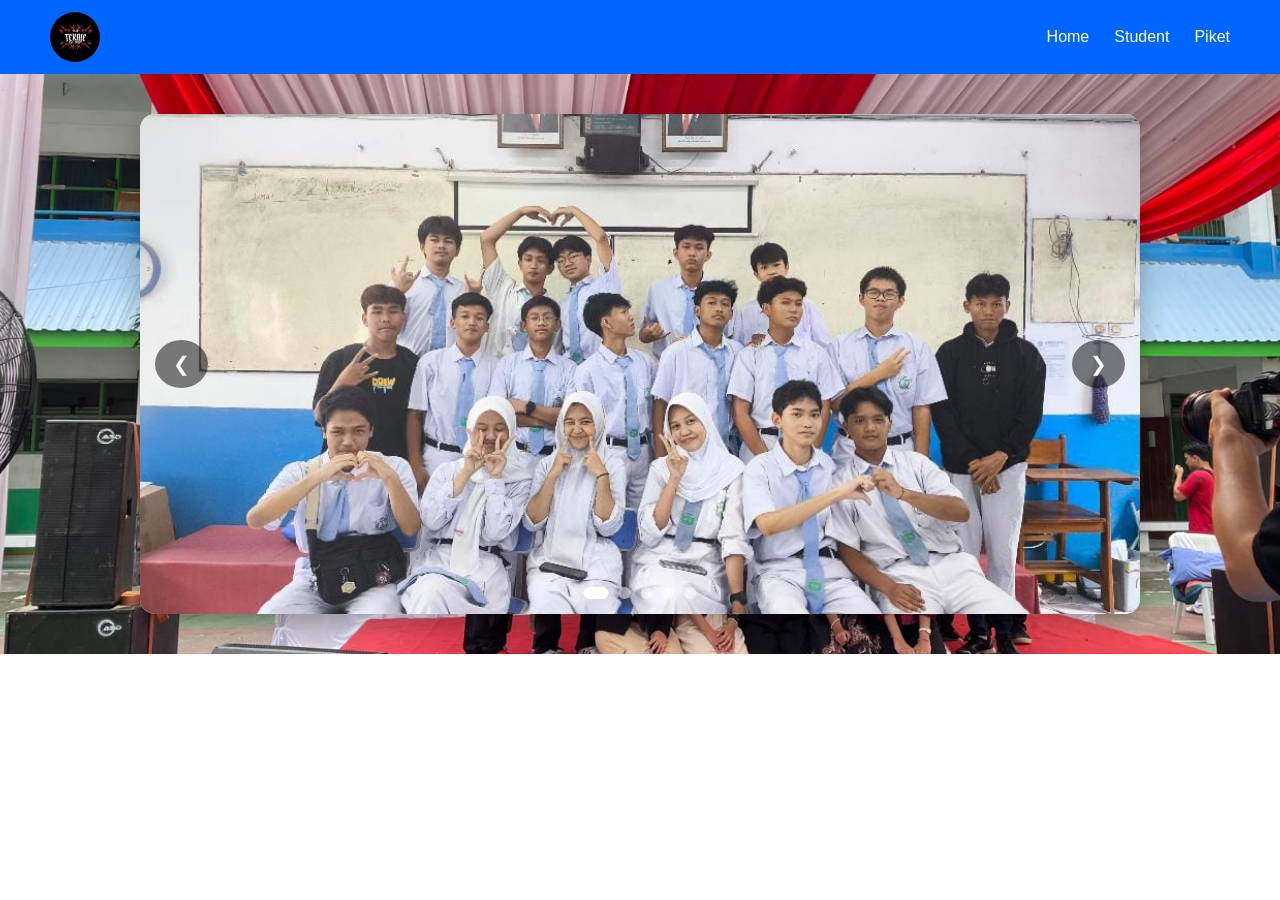
==== index.html @ d960099f "s" ====
<!DOCTYPE html>
<html lang="en">

<head>
    <meta charset="UTF-8">
    <meta name="viewport" content="width=device-width, initial-scale=1.0">
    <link rel="stylesheet" href="style.css">
    <title>XII BSMK - Web Kelas</title>
</head>

<body>
    <header class="Nav-Atas">
        <div class="Logo">
            <img src="logo12B.jpg" alt="Logo">
        </div>

        <div class="nav-konten">
            <ul class="nav-link">
                <li><a href="#">Home</a></li>
                <li><a href="student.html">Student</a></li>
                <li><a href="piket.html">Piket</a></li>
            </ul>
        </div>
    </header>

    <section class="hero-section">
        <main class="slide-foto">
            <div class="slider-wrapper" id="sliderWrapper">
                <!-- Clone dari Foto 5 (Paling depan) -->
                <div class="slide"><img src="foto5.jpg" alt="Foto 5 Clone"></div>

                <!-- Foto Asli 1 sampai 5 -->
                <div class="slide"><img src="Foto1.jpg" alt="foto saat membuat vidio hari guru"></div>
                <div class="slide"><img src="Foto2.jpg" alt="foto hari guru besama bu uswah"></div>
                <div class="slide"><img src="Foto3.jpg" alt="foto bersama ulang tahun bu erlita"></div>
                <div class="slide"><img src="foto4.jpg" alt="foto bersama ulang tahun bu erlita"></div>
                <div class="slide"><img src="foto5.jpg" alt="foto bersama ulang tahun bu erlita"></div>

                <!-- Clone dari Foto 1 (Paling belakang) -->
                <div class="slide"><img src="Foto1.jpg" alt="Foto 1 Clone"></div>
            </div>

            <button class="panah-sebelum" onclick="changeSlide(-1)">&#10094;</button>
            <button class="panah-selanjutnya" onclick="changeSlide(1)">&#10095;</button>

            <div class="dots-container">
                <span class="dot active" onclick="currentDotSlide(1)"></span>
                <span class="dot" onclick="currentDotSlide(2)"></span>
                <span class="dot" onclick="currentDotSlide(3)"></span>
                <span class="dot" onclick="currentDotSlide(4)"></span>
                <span class="dot" onclick="currentDotSlide(5)"></span>
            </div>
        </main>
    </section>

    <!-- Script dipindah keluar dari main agar rapi -->
    <script src="script.js"></script>
</body>

</html>
---- style.css ----
* {
    margin: 0;
    padding: 0;
    box-sizing: border-box;
    font-family: Arial, sans-serif;
}


.Nav-Atas {
    background-color: #0066ff;
    justify-content: space-between;
    display: flex;
    align-items: center;
    padding: 12px 50px;
}

.Logo img {
    height: 50px;
    display: block;
    border-radius: 50%;
}

.nav-konten {
    display: flex;
    align-items: center;
    gap: 25px;
}

.nav-link {
    display: flex;
    list-style: none;
    gap: 25px;
}

.nav-link a {
    color: white;
    text-decoration: none;
}

.slide-foto {
    width: 90%;
    max-width: 1000px;
    height: 500px;
    margin: 0 auto;
    position: relative;
    overflow: hidden;
    border-radius: 15px;
    background-color: #e0e0e0;
    box-shadow: 0 10px 30px rgba(0, 0, 0, 0.3)
}

.slide {
    min-width: 100%;
    height: 100%;
}

.slide.active-slide {
    display: block;
}

.slide img {
    width: 100%;
    height: 100%;
    object-fit: cover;
}

.slider-wrapper {
    display: flex;
    width: 100%;
    height: 100%;
    transition: transform 0.5s ease-in-out;
}

.panah-sebelum,
.panah-selanjutnya {
    position: absolute;
    top: 50%;
    transform: translateY(-50%);
    background-color: rgba(0, 0, 0, 0.5);
    color: white;
    border: none;
    padding: 12px 18px;
    font-size: 20px;
    cursor: pointer;
    border-radius: 50%;
    transition: 0.3s;
    z-index: 10;
}

.panah-sebelum:hover,
.panah-selanjutnya:hover {
    background-color: rgba(0, 0, 0, 0.8);
}

.panah-sebelum {
    left: 15px;
}

.panah-selanjutnya {
    right: 15px;
}

.dots-container {
    position: absolute;
    bottom: 15px;
    left: 50%;
    transform: translateX(-50%);
    display: flex;
    gap: 10px;
    z-index: 10;
}

.dot {
    width: 12px;
    height: 12px;
    background-color: rgba(255, 255, 255, 0.5);
    border-radius: 50%;
    cursor: pointer;
    transition: all 0.3s ease;
}

.dot:hover {
    background-color: rgba(255, 255, 255, 0.8);
}

.dot.active {
    background-color: #ffffff;
    width: 25px;
    border-radius: 10px;
}

/* Container Latar Belakang Foto */
.hero-section {
    width: 100%;
    /* Menggunakan gambar latar belakang (ganti nama file gambar background-mu) */
    background-image: url('foto6.jpg');
    background-size: cover;
    background-position: center;
    background-repeat: no-repeat;
    padding: 40px 0;
    /* Memberi jarak atas dan bawah kotak slider */
}
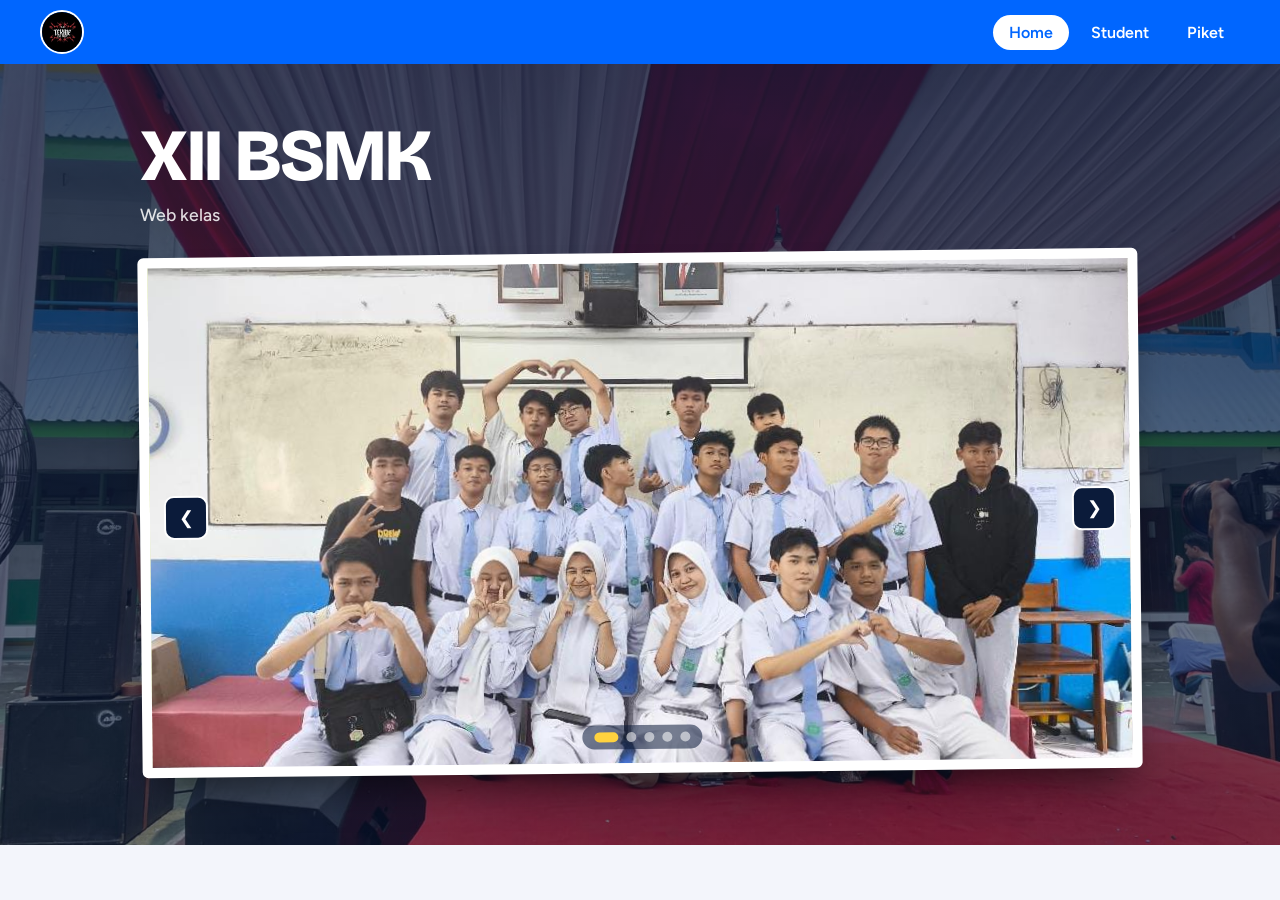
==== commit c0b21aa4: "s" ====
--- a/index.html
+++ b/index.html
@@ -1,48 +1,56 @@
 <!DOCTYPE html>
-<html lang="en">
-
+<html lang="id">
+ 
 <head>
     <meta charset="UTF-8">
     <meta name="viewport" content="width=device-width, initial-scale=1.0">
+    <link rel="preconnect" href="https://fonts.googleapis.com">
+    <link rel="preconnect" href="https://fonts.gstatic.com" crossorigin>
+    <link href="https://fonts.googleapis.com/css2?family=Bricolage+Grotesque:opsz,wght@12..96,700;12..96,800&family=Figtree:wght@400;500;600&display=swap" rel="stylesheet">
     <link rel="stylesheet" href="style.css">
     <title>XII BSMK - Web Kelas</title>
 </head>
-
+ 
 <body>
     <header class="Nav-Atas">
         <div class="Logo">
             <img src="logo12B.jpg" alt="Logo">
         </div>
-
+ 
         <div class="nav-konten">
             <ul class="nav-link">
-                <li><a href="#">Home</a></li>
+                <li><a href="index.html" class="active">Home</a></li>
                 <li><a href="student.html">Student</a></li>
                 <li><a href="piket.html">Piket</a></li>
             </ul>
         </div>
     </header>
-
+ 
     <section class="hero-section">
+        <div class="hero-teks">
+            <h1>XII BSMK</h1>
+            <p>Web kelas</p>
+        </div>
+ 
         <main class="slide-foto">
             <div class="slider-wrapper" id="sliderWrapper">
                 <!-- Clone dari Foto 5 (Paling depan) -->
                 <div class="slide"><img src="foto5.jpg" alt="Foto 5 Clone"></div>
-
+ 
                 <!-- Foto Asli 1 sampai 5 -->
                 <div class="slide"><img src="Foto1.jpg" alt="foto saat membuat vidio hari guru"></div>
                 <div class="slide"><img src="Foto2.jpg" alt="foto hari guru besama bu uswah"></div>
                 <div class="slide"><img src="Foto3.jpg" alt="foto bersama ulang tahun bu erlita"></div>
                 <div class="slide"><img src="foto4.jpg" alt="foto bersama ulang tahun bu erlita"></div>
                 <div class="slide"><img src="foto5.jpg" alt="foto bersama ulang tahun bu erlita"></div>
-
+ 
                 <!-- Clone dari Foto 1 (Paling belakang) -->
                 <div class="slide"><img src="Foto1.jpg" alt="Foto 1 Clone"></div>
             </div>
-
-            <button class="panah-sebelum" onclick="changeSlide(-1)">&#10094;</button>
-            <button class="panah-selanjutnya" onclick="changeSlide(1)">&#10095;</button>
-
+ 
+            <button class="panah-sebelum" onclick="changeSlide(-1)" aria-label="Foto sebelumnya">&#10094;</button>
+            <button class="panah-selanjutnya" onclick="changeSlide(1)" aria-label="Foto selanjutnya">&#10095;</button>
+ 
             <div class="dots-container">
                 <span class="dot active" onclick="currentDotSlide(1)"></span>
                 <span class="dot" onclick="currentDotSlide(2)"></span>
@@ -52,9 +60,8 @@
             </div>
         </main>
     </section>
-
-    <!-- Script dipindah keluar dari main agar rapi -->
+ 
     <script src="script.js"></script>
 </body>
-
+ 
 </html>
--- a/style.css
+++ b/style.css
@@ -1,52 +1,144 @@
+/* ============ Token ============ */
+:root {
+    --ink: #0b1b3a;
+    --blue: #0066ff;
+    --paper: #f3f5fb;
+    --mark: #ffd23f;
+}
+
 * {
+    box-sizing: border-box;
     margin: 0;
     padding: 0;
-    box-sizing: border-box;
-    font-family: Arial, sans-serif;
-}
-
-
+}
+
+body {
+    font-family: "Figtree", "Segoe UI", Arial, sans-serif;
+    background-color: var(--paper);
+    color: var(--ink);
+    min-height: 100vh;
+}
+
+/* ============ Navigasi ============ */
 .Nav-Atas {
-    background-color: #0066ff;
+    position: sticky;
+    top: 0;
+    z-index: 50;
+    display: flex;
+    align-items: center;
     justify-content: space-between;
+    padding: 10px 40px;
+    background-color: var(--blue);
+}
+
+.Logo img {
+    display: block;
+    height: 44px;
+    width: 44px;
+    object-fit: cover;
+    border-radius: 50%;
+    border: 2px solid #fff;
+}
+
+.nav-konten {
     display: flex;
     align-items: center;
-    padding: 12px 50px;
-}
-
-.Logo img {
-    height: 50px;
-    display: block;
-    border-radius: 50%;
-}
-
-.nav-konten {
-    display: flex;
-    align-items: center;
-    gap: 25px;
 }
 
 .nav-link {
     display: flex;
+    gap: 6px;
     list-style: none;
-    gap: 25px;
 }
 
 .nav-link a {
-    color: white;
+    display: block;
+    padding: 8px 16px;
+    border-radius: 999px;
+    color: #fff;
     text-decoration: none;
-}
-
-.slide-foto {
+    font-weight: 600;
+    transition: background-color 0.2s ease;
+}
+
+.nav-link a:hover {
+    background-color: rgba(255, 255, 255, 0.18);
+}
+
+.nav-link a.active {
+    background-color: #fff;
+    color: var(--blue);
+}
+
+.nav-link a:focus-visible {
+    outline: 3px solid #fff;
+    outline-offset: 2px;
+}
+
+/* ============ Hero ============ */
+.hero-section {
+    position: relative;
+    width: 100%;
+    padding: 56px 20px 72px;
+    background-image: url('foto6.jpg');
+    background-size: cover;
+    background-position: center;
+    background-repeat: no-repeat;
+}
+
+/* Lapisan gelap supaya tulisan tetap terbaca di atas foto */
+.hero-section::before {
+    content: "";
+    position: absolute;
+    inset: 0;
+    background: linear-gradient(180deg, rgba(11, 27, 58, 0.78), rgba(11, 27, 58, 0.55));
+}
+
+.hero-teks {
+    position: relative;
+    z-index: 1;
     width: 90%;
     max-width: 1000px;
-    height: 500px;
+    margin: 0 auto 28px;
+    color: #fff;
+}
+
+.hero-teks h1 {
+    font-family: "Bricolage Grotesque", "Segoe UI", Arial, sans-serif;
+    font-size: clamp(2.6rem, 7vw, 4.6rem);
+    font-weight: 800;
+    line-height: 1;
+    letter-spacing: -0.02em;
+}
+
+.hero-teks p {
+    margin-top: 10px;
+    font-size: 1.1rem;
+    font-weight: 500;
+    color: rgba(255, 255, 255, 0.85);
+}
+
+/* ============ Slider ============ */
+.slide-foto {
+    position: relative;
+    z-index: 1;
+    width: 90%;
+    max-width: 1000px;
+    height: clamp(240px, 55vw, 520px);
     margin: 0 auto;
-    position: relative;
     overflow: hidden;
-    border-radius: 15px;
-    background-color: #e0e0e0;
-    box-shadow: 0 10px 30px rgba(0, 0, 0, 0.3)
+    border: 10px solid #fff;
+    border-radius: 6px;
+    background-color: #fff;
+    box-shadow: 0 24px 40px -16px rgba(0, 0, 0, 0.6);
+    transform: rotate(-0.6deg);
+}
+
+.slider-wrapper {
+    display: flex;
+    width: 100%;
+    height: 100%;
+    transition: transform 0.5s ease-in-out;
 }
 
 .slide {
@@ -59,84 +151,107 @@
 }
 
 .slide img {
+    display: block;
     width: 100%;
     height: 100%;
     object-fit: cover;
-}
-
-.slider-wrapper {
-    display: flex;
-    width: 100%;
-    height: 100%;
-    transition: transform 0.5s ease-in-out;
 }
 
 .panah-sebelum,
 .panah-selanjutnya {
     position: absolute;
     top: 50%;
+    z-index: 10;
     transform: translateY(-50%);
-    background-color: rgba(0, 0, 0, 0.5);
-    color: white;
-    border: none;
-    padding: 12px 18px;
-    font-size: 20px;
+    width: 44px;
+    height: 44px;
+    display: flex;
+    align-items: center;
+    justify-content: center;
+    padding: 0;
+    border: 2px solid #fff;
+    border-radius: 10px;
+    background-color: var(--ink);
+    color: #fff;
+    font-size: 18px;
     cursor: pointer;
-    border-radius: 50%;
-    transition: 0.3s;
-    z-index: 10;
+    transition: background-color 0.2s ease;
 }
 
 .panah-sebelum:hover,
 .panah-selanjutnya:hover {
-    background-color: rgba(0, 0, 0, 0.8);
+    background-color: var(--blue);
+}
+
+.panah-sebelum:focus-visible,
+.panah-selanjutnya:focus-visible,
+.dot:focus-visible {
+    outline: 3px solid var(--mark);
+    outline-offset: 2px;
 }
 
 .panah-sebelum {
-    left: 15px;
+    left: 14px;
 }
 
 .panah-selanjutnya {
-    right: 15px;
+    right: 14px;
 }
 
 .dots-container {
     position: absolute;
-    bottom: 15px;
+    bottom: 14px;
     left: 50%;
+    z-index: 10;
     transform: translateX(-50%);
     display: flex;
-    gap: 10px;
-    z-index: 10;
+    gap: 8px;
+    padding: 7px 12px;
+    border-radius: 999px;
+    background-color: rgba(11, 27, 58, 0.55);
 }
 
 .dot {
-    width: 12px;
-    height: 12px;
-    background-color: rgba(255, 255, 255, 0.5);
-    border-radius: 50%;
+    width: 10px;
+    height: 10px;
+    border-radius: 999px;
+    background-color: rgba(255, 255, 255, 0.55);
     cursor: pointer;
     transition: all 0.3s ease;
 }
 
 .dot:hover {
-    background-color: rgba(255, 255, 255, 0.8);
+    background-color: rgba(255, 255, 255, 0.9);
 }
 
 .dot.active {
-    background-color: #ffffff;
-    width: 25px;
-    border-radius: 10px;
-}
-
-/* Container Latar Belakang Foto */
-.hero-section {
-    width: 100%;
-    /* Menggunakan gambar latar belakang (ganti nama file gambar background-mu) */
-    background-image: url('foto6.jpg');
-    background-size: cover;
-    background-position: center;
-    background-repeat: no-repeat;
-    padding: 40px 0;
-    /* Memberi jarak atas dan bawah kotak slider */
+    width: 24px;
+    background-color: var(--mark);
+}
+
+/* ============ HP ============ */
+@media (max-width: 600px) {
+    .Nav-Atas {
+        padding: 10px 16px;
+    }
+
+    .hero-section {
+        padding: 36px 12px 48px;
+    }
+
+    .slide-foto {
+        border-width: 6px;
+    }
+
+    .panah-sebelum,
+    .panah-selanjutnya {
+        width: 38px;
+        height: 38px;
+    }
+}
+
+@media (prefers-reduced-motion: reduce) {
+    * {
+        transition: none !important;
+    }
 }
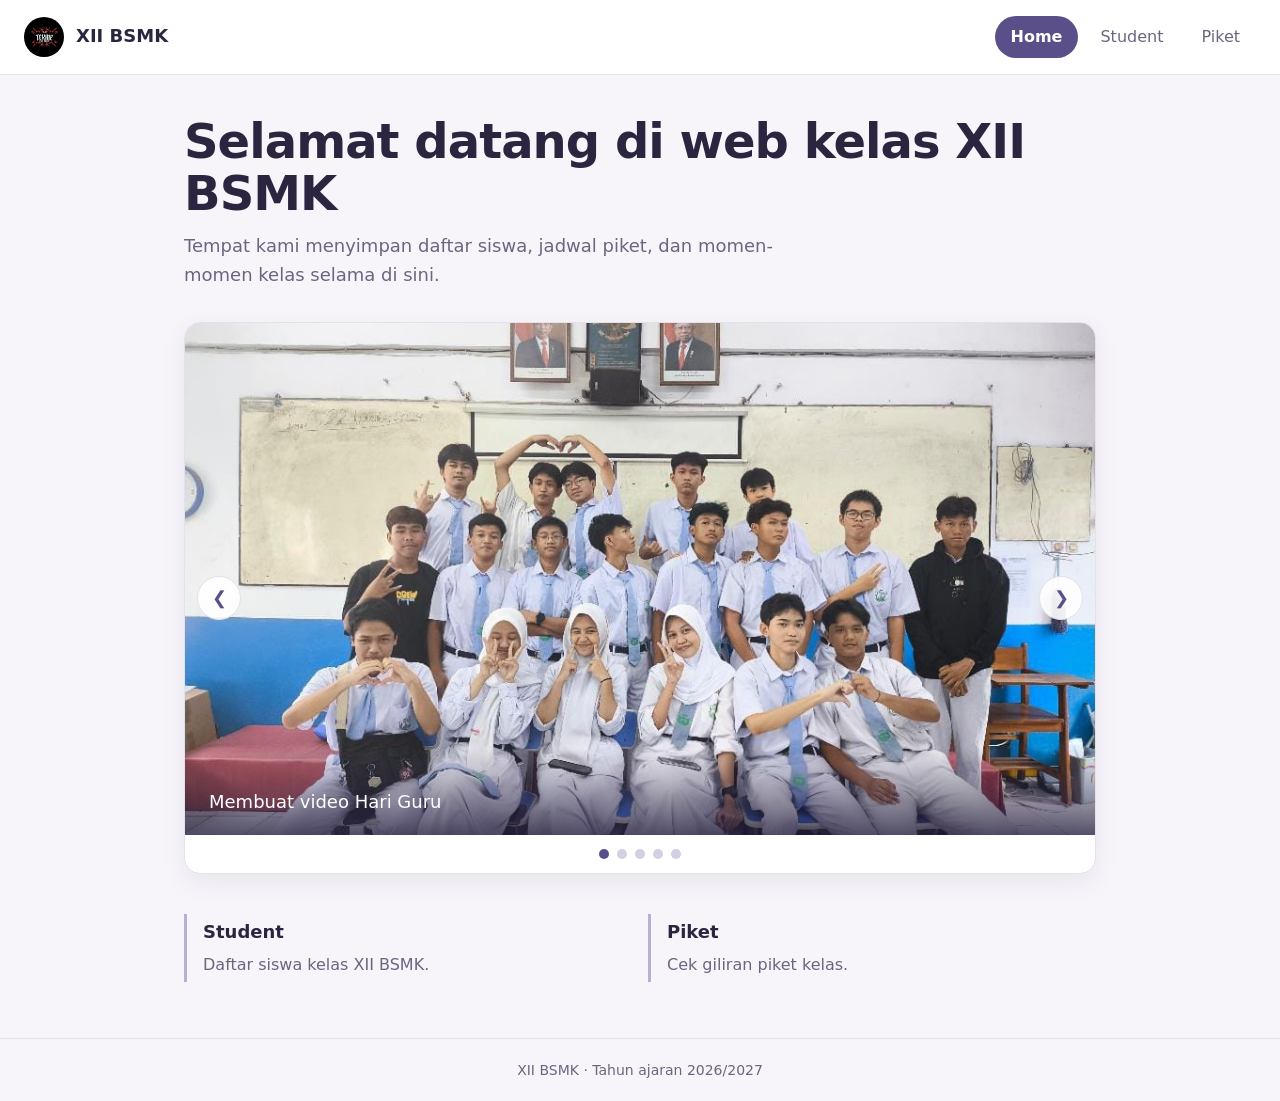
==== commit 015091cf: "s" ====
--- a/index.html
+++ b/index.html
@@ -1,67 +1,97 @@
 <!DOCTYPE html>
 <html lang="id">
- 
 <head>
-    <meta charset="UTF-8">
-    <meta name="viewport" content="width=device-width, initial-scale=1.0">
-    <link rel="preconnect" href="https://fonts.googleapis.com">
-    <link rel="preconnect" href="https://fonts.gstatic.com" crossorigin>
-    <link href="https://fonts.googleapis.com/css2?family=Bricolage+Grotesque:opsz,wght@12..96,700;12..96,800&family=Figtree:wght@400;500;600&display=swap" rel="stylesheet">
-    <link rel="stylesheet" href="style.css">
-    <title>XII BSMK - Web Kelas</title>
+<meta charset="utf-8">
+<meta name="viewport" content="width=device-width, initial-scale=1.0">
+<title>XII BSMK - Web Kelas</title>
+<style>
+:root{
+  --bg:#F7F5FA; --panel:#FFFFFF; --line:#E4E0EC;
+  --text:#2B2540; --muted:#6B6680; --primary:#5B4F8A; --accent:#B8AED6;
+}
+*,*::before,*::after{box-sizing:border-box}
+body{margin:0;background:var(--bg);color:var(--text);font:16px/1.6 "Trebuchet MS","Segoe UI",system-ui,sans-serif}
+a{color:inherit;text-decoration:none}
+a:focus-visible,button:focus-visible{outline:2px solid var(--primary);outline-offset:3px}
+header{display:flex;align-items:center;justify-content:space-between;gap:16px;flex-wrap:wrap;padding:16px 24px;border-bottom:1px solid var(--line);background:var(--panel)}
+.brand{display:flex;align-items:center;gap:12px;font-weight:700;font-size:18px}
+.brand img{width:40px;height:40px;border-radius:50%;object-fit:cover}
+nav{display:flex;gap:6px}
+nav a{padding:8px 16px;border-radius:999px;color:var(--muted)}
+nav a:hover{color:var(--text)}
+nav a.on{background:var(--primary);color:#fff;font-weight:700}
+main{max-width:960px;margin:0 auto;padding:40px 24px 56px}
+h1{font-size:clamp(30px,6vw,48px);line-height:1.1;margin:0 0 12px;letter-spacing:-.02em}
+.lead{color:var(--muted);max-width:56ch;margin:0 0 32px;font-size:18px}
+.show{position:relative;border:1px solid var(--line);border-radius:16px;overflow:hidden;background:var(--panel);box-shadow:0 8px 24px rgba(60,50,100,.08)}
+.slide{display:none;position:relative;aspect-ratio:16/9;background:#4F4478}
+.slide.on{display:block}
+.slide img{width:100%;height:100%;object-fit:cover;display:block}
+.slide p{position:absolute;left:0;right:0;bottom:0;margin:0;padding:40px 24px 18px;color:#fff;font-size:18px;background:linear-gradient(to top,rgba(30,24,55,.75),transparent)}
+.ctl{position:absolute;top:50%;transform:translateY(-50%);width:44px;height:44px;border-radius:50%;border:1px solid var(--line);background:rgba(255,255,255,.9);color:var(--primary);font-size:18px;cursor:pointer}
+.ctl:hover{border-color:var(--accent)}
+#prev{left:12px}#next{right:12px}
+.dots{display:flex;gap:8px;justify-content:center;padding:14px}
+.dots button{width:10px;height:10px;border-radius:50%;border:0;background:#D4CEE3;cursor:pointer;padding:0}
+.dots button.on{background:var(--primary)}
+.info{display:grid;grid-template-columns:repeat(auto-fit,minmax(240px,1fr));gap:16px;margin-top:40px}
+.info a{display:block;border-left:3px solid var(--accent);padding:4px 0 4px 16px}
+.info a:hover{border-left-color:var(--primary)}
+.info h2{margin:0 0 6px;font-size:18px}
+.info p{margin:0;color:var(--muted)}
+footer{border-top:1px solid var(--line);padding:20px 24px;text-align:center;color:var(--muted);font-size:14px}
+</style>
 </head>
- 
 <body>
-    <header class="Nav-Atas">
-        <div class="Logo">
-            <img src="logo12B.jpg" alt="Logo">
-        </div>
- 
-        <div class="nav-konten">
-            <ul class="nav-link">
-                <li><a href="index.html" class="active">Home</a></li>
-                <li><a href="student.html">Student</a></li>
-                <li><a href="piket.html">Piket</a></li>
-            </ul>
-        </div>
-    </header>
- 
-    <section class="hero-section">
-        <div class="hero-teks">
-            <h1>XII BSMK</h1>
-            <p>Web kelas</p>
-        </div>
- 
-        <main class="slide-foto">
-            <div class="slider-wrapper" id="sliderWrapper">
-                <!-- Clone dari Foto 5 (Paling depan) -->
-                <div class="slide"><img src="foto5.jpg" alt="Foto 5 Clone"></div>
- 
-                <!-- Foto Asli 1 sampai 5 -->
-                <div class="slide"><img src="Foto1.jpg" alt="foto saat membuat vidio hari guru"></div>
-                <div class="slide"><img src="Foto2.jpg" alt="foto hari guru besama bu uswah"></div>
-                <div class="slide"><img src="Foto3.jpg" alt="foto bersama ulang tahun bu erlita"></div>
-                <div class="slide"><img src="foto4.jpg" alt="foto bersama ulang tahun bu erlita"></div>
-                <div class="slide"><img src="foto5.jpg" alt="foto bersama ulang tahun bu erlita"></div>
- 
-                <!-- Clone dari Foto 1 (Paling belakang) -->
-                <div class="slide"><img src="Foto1.jpg" alt="Foto 1 Clone"></div>
-            </div>
- 
-            <button class="panah-sebelum" onclick="changeSlide(-1)" aria-label="Foto sebelumnya">&#10094;</button>
-            <button class="panah-selanjutnya" onclick="changeSlide(1)" aria-label="Foto selanjutnya">&#10095;</button>
- 
-            <div class="dots-container">
-                <span class="dot active" onclick="currentDotSlide(1)"></span>
-                <span class="dot" onclick="currentDotSlide(2)"></span>
-                <span class="dot" onclick="currentDotSlide(3)"></span>
-                <span class="dot" onclick="currentDotSlide(4)"></span>
-                <span class="dot" onclick="currentDotSlide(5)"></span>
-            </div>
-        </main>
-    </section>
- 
-    <script src="script.js"></script>
+<header>
+  <a class="brand" href="index.html"><img src="logo12B.jpg" alt="Logo XII BSMK">XII BSMK</a>
+  <nav aria-label="Menu utama">
+    <a class="on" href="index.html">Home</a>
+    <a href="student.html">Student</a>
+    <a href="piket.html">Piket</a>
+  </nav>
+</header>
+
+<main>
+  <h1>Selamat datang di web kelas XII BSMK</h1>
+  <p class="lead">Tempat kami menyimpan daftar siswa, jadwal piket, dan momen-momen kelas selama di sini.</p>
+
+  <div class="show">
+    <div class="slide on"><img src="Foto1.jpg" alt="Membuat video Hari Guru"><p>Membuat video Hari Guru</p></div>
+    <div class="slide"><img src="Foto2.jpg" alt="Hari Guru bersama Bu Uswah"><p>Hari Guru bersama Bu Uswah</p></div>
+    <div class="slide"><img src="Foto3.jpg" alt="Ulang tahun Bu Erlita"><p>Ulang tahun Bu Erlita</p></div>
+    <div class="slide"><img src="foto4.jpg" alt="Ulang tahun Bu Erlita"><p>Ulang tahun Bu Erlita</p></div>
+    <div class="slide"><img src="foto5.jpg" alt="Momen kelas XII BSMK"><p>Momen kelas XII BSMK</p></div>
+    <button class="ctl" id="prev" aria-label="Foto sebelumnya">&#10094;</button>
+    <button class="ctl" id="next" aria-label="Foto berikutnya">&#10095;</button>
+    <div class="dots" id="dots"></div>
+  </div>
+
+  <div class="info">
+    <a href="student.html"><h2>Student</h2><p>Daftar siswa kelas XII BSMK.</p></a>
+    <a href="piket.html"><h2>Piket</h2><p>Cek giliran piket kelas.</p></a>
+  </div>
+</main>
+
+<footer>XII BSMK &middot; Tahun ajaran 2026/2027</footer>
+
+<script>
+(function(){
+  var slides=document.querySelectorAll('.slide'),dots=document.getElementById('dots'),i=0,btns=[];
+  slides.forEach(function(_,n){
+    var b=document.createElement('button');
+    b.setAttribute('aria-label','Foto '+(n+1));
+    b.onclick=function(){go(n)};
+    dots.appendChild(b);btns.push(b);
+  });
+  function go(n){
+    i=(n+slides.length)%slides.length;
+    slides.forEach(function(s,k){s.classList.toggle('on',k===i);btns[k].classList.toggle('on',k===i)});
+  }
+  document.getElementById('prev').onclick=function(){go(i-1)};
+  document.getElementById('next').onclick=function(){go(i+1)};
+  go(0);
+})();
+</script>
 </body>
- 
 </html>
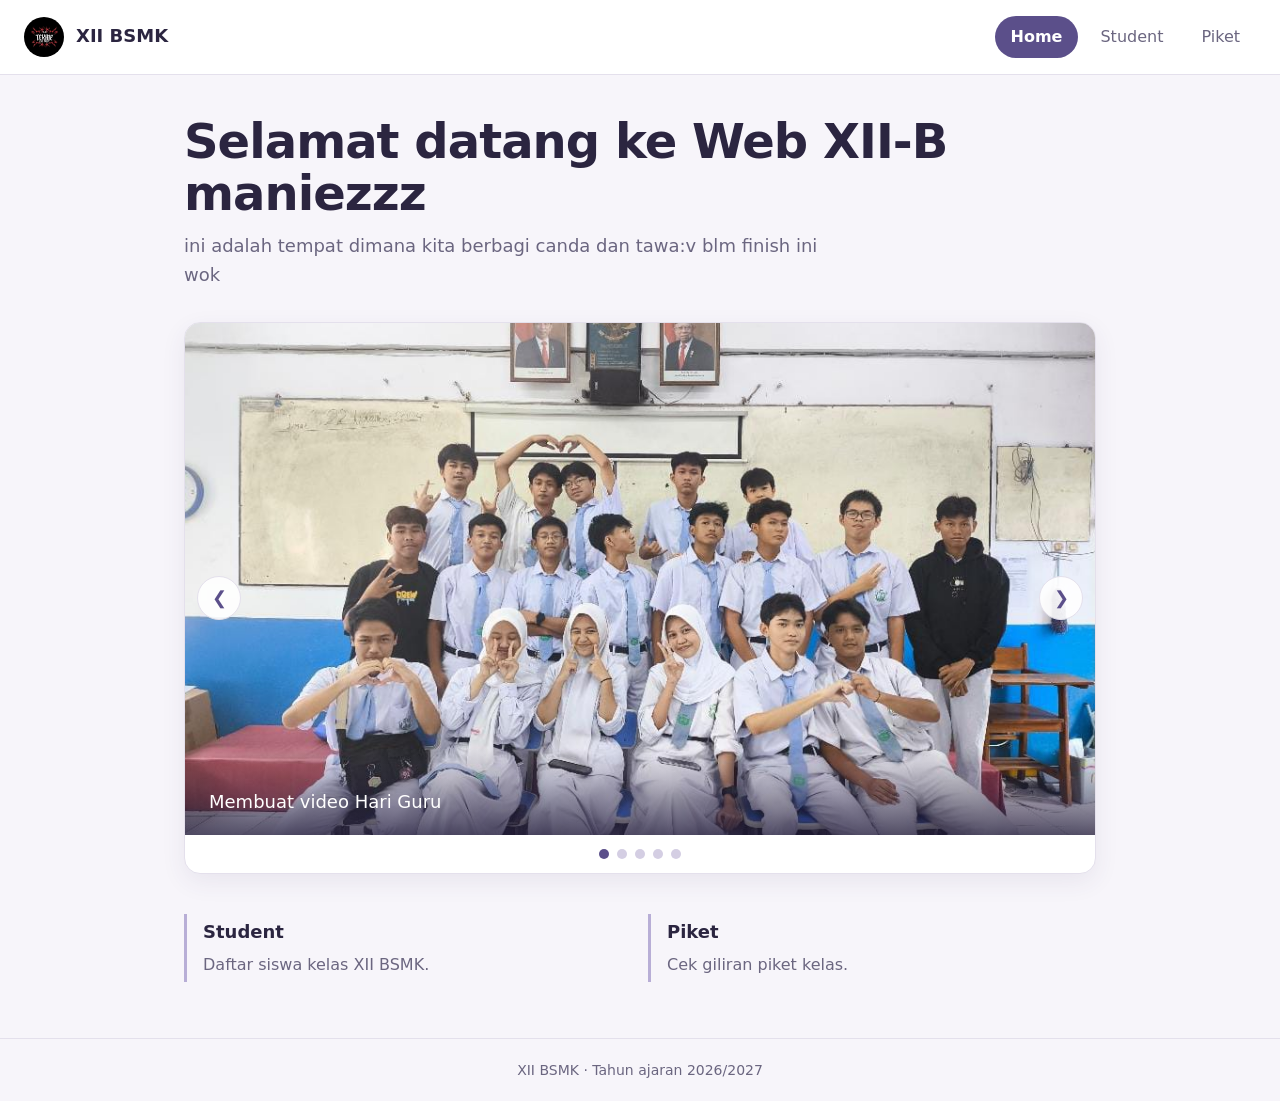
==== commit 7733d4e8: "s" ====
--- a/index.html
+++ b/index.html
@@ -53,15 +53,15 @@
 </header>
 
 <main>
-  <h1>Selamat datang di web kelas XII BSMK</h1>
-  <p class="lead">Tempat kami menyimpan daftar siswa, jadwal piket, dan momen-momen kelas selama di sini.</p>
+  <h1>Selamat datang ke Web XII-B maniezzz</h1>
+  <p class="lead">ini adalah tempat dimana kita berbagi canda dan tawa:v blm finish ini wok</p>
 
   <div class="show">
     <div class="slide on"><img src="Foto1.jpg" alt="Membuat video Hari Guru"><p>Membuat video Hari Guru</p></div>
     <div class="slide"><img src="Foto2.jpg" alt="Hari Guru bersama Bu Uswah"><p>Hari Guru bersama Bu Uswah</p></div>
     <div class="slide"><img src="Foto3.jpg" alt="Ulang tahun Bu Erlita"><p>Ulang tahun Bu Erlita</p></div>
-    <div class="slide"><img src="foto4.jpg" alt="Ulang tahun Bu Erlita"><p>Ulang tahun Bu Erlita</p></div>
-    <div class="slide"><img src="foto5.jpg" alt="Momen kelas XII BSMK"><p>Momen kelas XII BSMK</p></div>
+    <div class="slide"><img src="foto4.jpg" alt="Ulang tahun Bu Erlita"><p>Makan KFC abis event P5</p></div>
+    <div class="slide"><img src="foto5.jpg" alt="Momen kelas XII BSMK"><p>MPLS Pertama XII-B</p></div>
     <button class="ctl" id="prev" aria-label="Foto sebelumnya">&#10094;</button>
     <button class="ctl" id="next" aria-label="Foto berikutnya">&#10095;</button>
     <div class="dots" id="dots"></div>
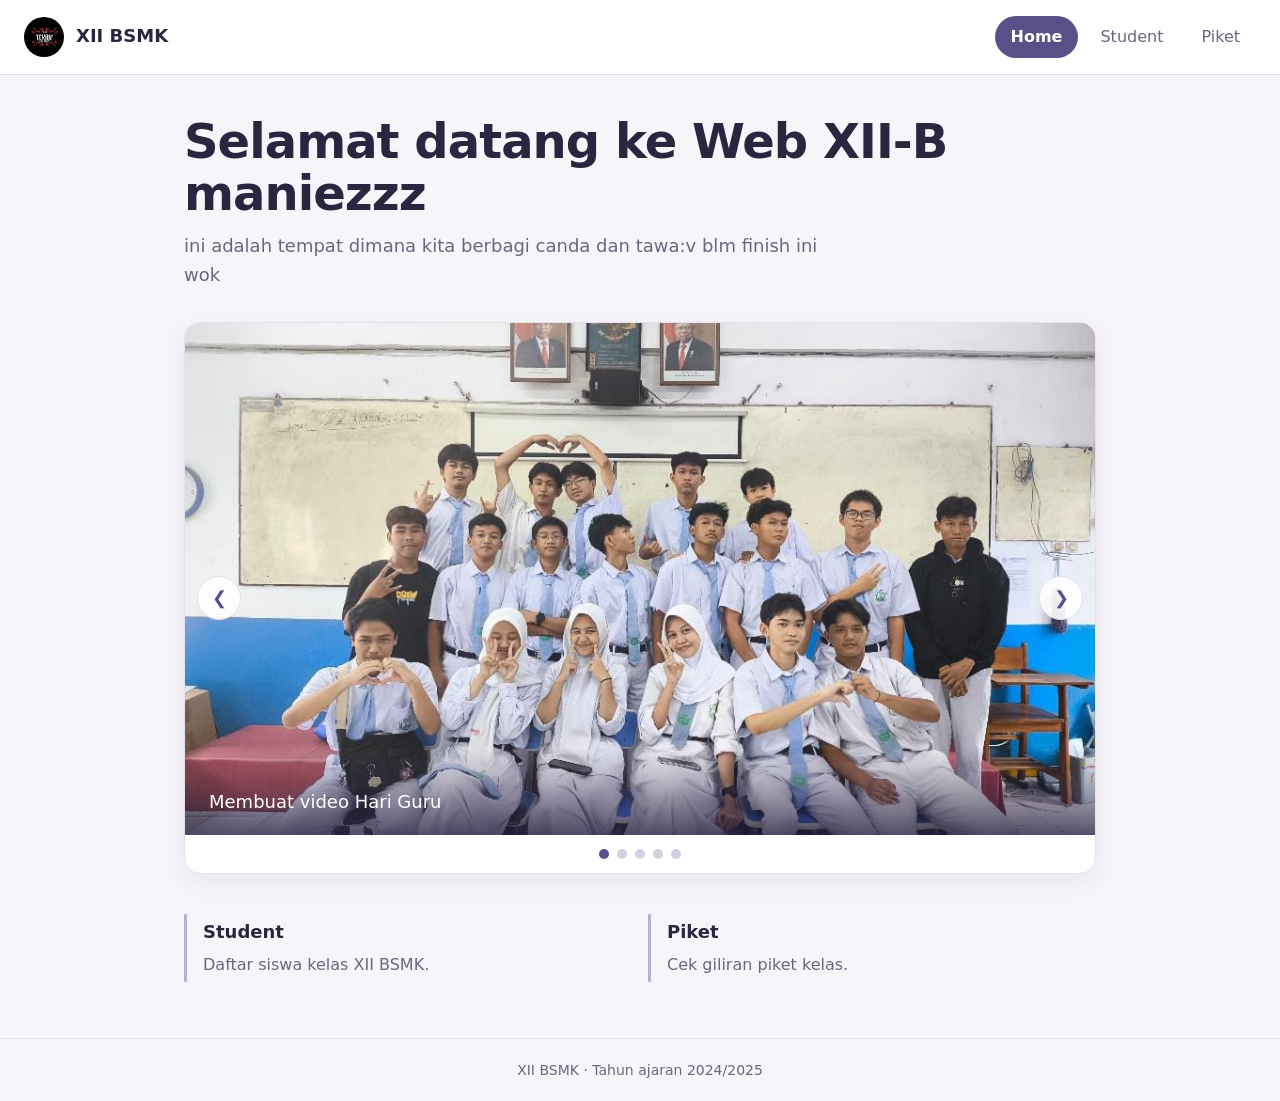
==== commit 8b1b6abc: "p" ====
--- a/index.html
+++ b/index.html
@@ -73,7 +73,7 @@
   </div>
 </main>
 
-<footer>XII BSMK &middot; Tahun ajaran 2026/2027</footer>
+<footer>XII BSMK &middot; Tahun ajaran 2024/2025</footer>
 
 <script>
 (function(){
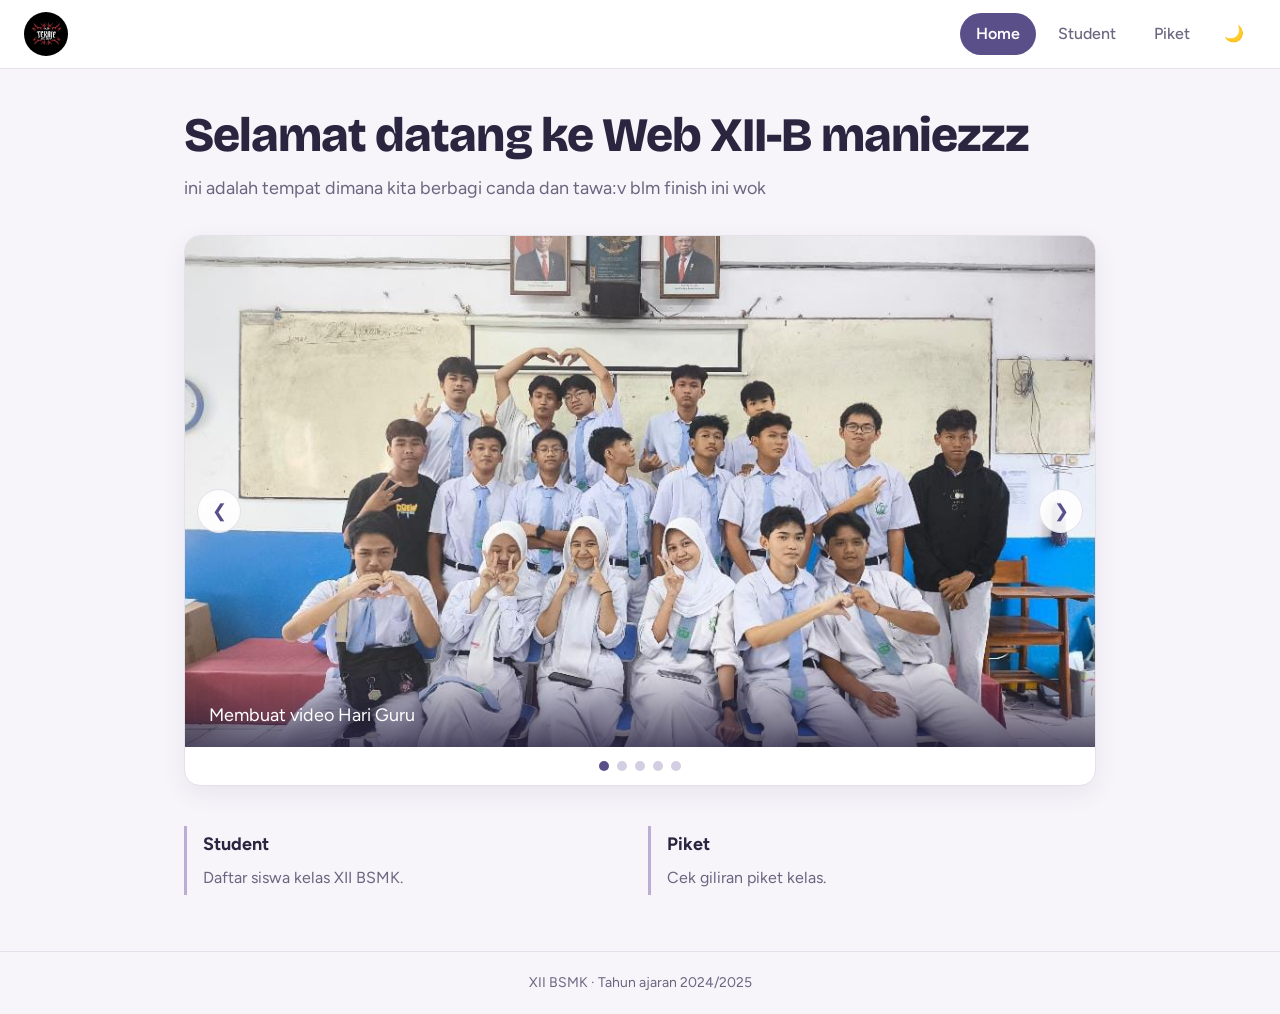
==== commit 996baab3: "s" ====
--- a/index.html
+++ b/index.html
@@ -4,24 +4,12 @@
 <meta charset="utf-8">
 <meta name="viewport" content="width=device-width, initial-scale=1.0">
 <title>XII BSMK - Web Kelas</title>
+<link href="https://fonts.googleapis.com/css2?family=Bricolage+Grotesque:opsz,wght@12..96,700;12..96,800&family=Figtree:wght@400;500;600&display=swap" rel="stylesheet">
+<link rel="stylesheet" href="style3.css">
+<script src="mode.js"></script>
 <style>
-:root{
-  --bg:#F7F5FA; --panel:#FFFFFF; --line:#E4E0EC;
-  --text:#2B2540; --muted:#6B6680; --primary:#5B4F8A; --accent:#B8AED6;
-}
-*,*::before,*::after{box-sizing:border-box}
-body{margin:0;background:var(--bg);color:var(--text);font:16px/1.6 "Trebuchet MS","Segoe UI",system-ui,sans-serif}
-a{color:inherit;text-decoration:none}
-a:focus-visible,button:focus-visible{outline:2px solid var(--primary);outline-offset:3px}
-header{display:flex;align-items:center;justify-content:space-between;gap:16px;flex-wrap:wrap;padding:16px 24px;border-bottom:1px solid var(--line);background:var(--panel)}
-.brand{display:flex;align-items:center;gap:12px;font-weight:700;font-size:18px}
-.brand img{width:40px;height:40px;border-radius:50%;object-fit:cover}
-nav{display:flex;gap:6px}
-nav a{padding:8px 16px;border-radius:999px;color:var(--muted)}
-nav a:hover{color:var(--text)}
-nav a.on{background:var(--primary);color:#fff;font-weight:700}
 main{max-width:960px;margin:0 auto;padding:40px 24px 56px}
-h1{font-size:clamp(30px,6vw,48px);line-height:1.1;margin:0 0 12px;letter-spacing:-.02em}
+h1{font-family:"Bricolage Grotesque","Segoe UI",Arial,sans-serif;font-size:clamp(30px,6vw,48px);font-weight:800;line-height:1.1;margin:0 0 12px;letter-spacing:-.02em}
 .lead{color:var(--muted);max-width:56ch;margin:0 0 32px;font-size:18px}
 .show{position:relative;border:1px solid var(--line);border-radius:16px;overflow:hidden;background:var(--panel);box-shadow:0 8px 24px rgba(60,50,100,.08)}
 .slide{display:none;position:relative;aspect-ratio:16/9;background:#4F4478}
@@ -39,17 +27,18 @@
 .info a:hover{border-left-color:var(--primary)}
 .info h2{margin:0 0 6px;font-size:18px}
 .info p{margin:0;color:var(--muted)}
-footer{border-top:1px solid var(--line);padding:20px 24px;text-align:center;color:var(--muted);font-size:14px}
 </style>
 </head>
 <body>
-<header>
-  <a class="brand" href="index.html"><img src="logo12B.jpg" alt="Logo XII BSMK">XII BSMK</a>
-  <nav aria-label="Menu utama">
-    <a class="on" href="index.html">Home</a>
-    <a href="student.html">Student</a>
-    <a href="piket.html">Piket</a>
-  </nav>
+<header class="Nav-Atas">
+  <div class="Logo"><img src="logo12B.jpg" alt="Logo"></div>
+  <div class="nav-konten">
+    <ul class="nav-link">
+      <li><a href="index.html" class="active">Home</a></li>
+      <li><a href="student.html">Student</a></li>
+      <li><a href="piket.html">Piket</a></li>
+    </ul>
+  </div>
 </header>
 
 <main>
@@ -60,8 +49,8 @@
     <div class="slide on"><img src="Foto1.jpg" alt="Membuat video Hari Guru"><p>Membuat video Hari Guru</p></div>
     <div class="slide"><img src="Foto2.jpg" alt="Hari Guru bersama Bu Uswah"><p>Hari Guru bersama Bu Uswah</p></div>
     <div class="slide"><img src="Foto3.jpg" alt="Ulang tahun Bu Erlita"><p>Ulang tahun Bu Erlita</p></div>
-    <div class="slide"><img src="foto4.jpg" alt="Ulang tahun Bu Erlita"><p>Makan KFC abis event P5</p></div>
-    <div class="slide"><img src="foto5.jpg" alt="Momen kelas XII BSMK"><p>MPLS Pertama XII-B</p></div>
+    <div class="slide"><img src="foto4.jpg" alt="Makan KFC abis event P5"><p>Makan KFC abis event P5</p></div>
+    <div class="slide"><img src="foto5.jpg" alt="MPLS Pertama XII-B"><p>MPLS Pertama XII-B</p></div>
     <button class="ctl" id="prev" aria-label="Foto sebelumnya">&#10094;</button>
     <button class="ctl" id="next" aria-label="Foto berikutnya">&#10095;</button>
     <div class="dots" id="dots"></div>
@@ -73,7 +62,7 @@
   </div>
 </main>
 
-<footer>XII BSMK &middot; Tahun ajaran 2024/2025</footer>
+<footer class="footer">XII BSMK &middot; Tahun ajaran 2024/2025</footer>
 
 <script>
 (function(){
--- a/style3.css
+++ b/style3.css
@@ -0,0 +1,114 @@
+/* Tema kalem XII BSMK - dipakai index.html, student.html, piket.html */
+:root{
+  color-scheme:light;
+  --bg:#F7F5FA; --panel:#FFFFFF; --line:#E4E0EC;
+  --text:#2B2540; --muted:#6B6680; --primary:#5B4F8A; --accent:#B8AED6;
+  --on-primary:#fff; --soft:#ECE8F4; --dot:#D4CEE3; --ctl-bg:rgba(255,255,255,.9); --confetti-base:#EFE9FA;
+}
+/* Mode gelap: otomatis mengikuti HP/laptop, atau pilihan tombol (data-theme) */
+@media (prefers-color-scheme:dark){
+  :root:not([data-theme="light"]){
+    color-scheme:dark;
+    --bg:#14111F; --panel:#1D1930; --line:#322C4D;
+    --text:#ECE9F7; --muted:#A8A3BE; --primary:#A79CE3; --accent:#4B4275;
+    --on-primary:#1A1530; --soft:#2A2442; --dot:#3D3660; --ctl-bg:rgba(29,25,48,.9); --confetti-base:#2A2442;
+  }
+}
+:root[data-theme="dark"]{
+  color-scheme:dark;
+  --bg:#14111F; --panel:#1D1930; --line:#322C4D;
+  --text:#ECE9F7; --muted:#A8A3BE; --primary:#A79CE3; --accent:#4B4275;
+  --on-primary:#1A1530; --soft:#2A2442; --dot:#3D3660; --ctl-bg:rgba(29,25,48,.9); --confetti-base:#2A2442;
+}
+*,*::before,*::after{box-sizing:border-box}
+body{margin:0;background:var(--bg);color:var(--text);font:16px/1.6 "Figtree","Segoe UI",system-ui,sans-serif}
+a{color:inherit;text-decoration:none}
+ul,h1,h2,h3,p{margin:0;padding:0}
+a:focus-visible,button:focus-visible{outline:2px solid var(--primary);outline-offset:3px}
+
+/* Navigasi atas */
+.Nav-Atas{display:flex;align-items:center;justify-content:space-between;gap:16px;flex-wrap:wrap;padding:12px 24px;background:var(--panel);border-bottom:1px solid var(--line)}
+.Logo img{display:block;width:44px;height:44px;border-radius:50%;object-fit:cover}
+.nav-link{display:flex;gap:6px;list-style:none}
+.nav-link a{display:block;padding:8px 16px;border-radius:999px;color:var(--muted);font-weight:500}
+.nav-link a:hover{color:var(--text)}
+.nav-link a.active{background:var(--primary);color:var(--on-primary);font-weight:600}
+
+/* Footer */
+.footer{border-top:1px solid var(--line);padding:20px 24px;text-align:center;color:var(--muted);font-size:14px}
+
+/* Judul halaman (Student dan Piket) */
+.header,.piket-header{max-width:1100px;margin:0 auto;padding:56px 24px 8px}
+.header h2,.piket-header h2{font-family:"Bricolage Grotesque","Segoe UI",Arial,sans-serif;font-size:clamp(2.4rem,6vw,4rem);font-weight:800;line-height:1;letter-spacing:-.02em}
+.header .sub,.piket-header p{margin-top:10px;font-size:1.05rem;font-weight:500;color:var(--muted)}
+
+/* Student */
+.search-box-container{margin-top:24px;max-width:420px}
+#studentSearch{width:100%;padding:12px 16px;border:1px solid var(--line);border-radius:10px;background:var(--panel);color:var(--text);font:inherit}
+#studentSearch:focus{outline:2px solid var(--primary);outline-offset:2px;border-color:var(--primary)}
+#noResult{margin-top:14px;color:var(--muted)}
+.card-container{display:grid;grid-template-columns:repeat(auto-fill,minmax(210px,1fr));gap:30px 22px;max-width:1100px;margin:0 auto;padding:36px 24px 80px}
+.card-container>:nth-child(3n+1){transform:rotate(-1.2deg)}
+.card-container>:nth-child(3n+2){transform:rotate(.9deg)}
+.card-container>:nth-child(3n){transform:rotate(-.4deg)}
+.card-link{display:block}
+.card{height:100%;overflow:hidden;background:var(--panel);border:1px solid var(--line);border-radius:6px;box-shadow:0 1px 0 rgba(43,37,64,.05),0 12px 20px -14px rgba(43,37,64,.35);transition:transform .2s}
+.card:hover{transform:translateY(-3px) rotate(0)}
+.card-container>.card-ultah{transform:rotate(0)}
+.card-ultah{
+  border:8px solid transparent;
+  background:
+    linear-gradient(var(--panel),var(--panel)),
+    radial-gradient(circle at 3px 3px,#F472B6 0 3px,transparent 3.5px) 0 0/16px 16px,
+    radial-gradient(circle at 11px 6px,#38BDF8 0 3px,transparent 3.5px) 0 0/16px 16px,
+    radial-gradient(circle at 6px 12px,#FACC15 0 3px,transparent 3.5px) 0 0/16px 16px,
+    radial-gradient(circle at 13px 13px,#A78BFA 0 3px,transparent 3.5px) 0 0/16px 16px,
+    linear-gradient(var(--confetti-base),var(--confetti-base));
+  background-origin:border-box;
+  background-clip:padding-box,border-box,border-box,border-box,border-box,border-box;
+  box-shadow:0 10px 24px -10px rgba(91,79,138,.55);
+}
+.avatar-wrapper{aspect-ratio:1/1;background:var(--soft)}
+.avatar{display:block;width:100%;height:100%;object-fit:cover}
+.card-content{padding:14px 16px 16px}
+.card-content h3{margin-bottom:4px;font-family:"Bricolage Grotesque","Segoe UI",Arial,sans-serif;font-size:1.3rem;font-weight:800;letter-spacing:-.01em}
+.card-content p{color:var(--muted);font-size:.95rem}
+
+/* Piket */
+.piket-grid{display:grid;grid-template-columns:repeat(auto-fit,minmax(180px,1fr));gap:30px 22px;max-width:1100px;margin:0 auto;padding:36px 24px 80px;animation:rise .5s ease-out both}
+@keyframes rise{from{opacity:0;transform:translateY(14px)}}
+.piket-card:nth-child(3n+1){transform:rotate(-1.2deg)}
+.piket-card:nth-child(3n+2){transform:rotate(.9deg)}
+.piket-card:nth-child(3n){transform:rotate(-.4deg)}
+.piket-card{position:relative;padding:18px 18px 14px;background:var(--panel);border:1px solid var(--line);border-radius:6px;box-shadow:0 1px 0 rgba(43,37,64,.05),0 12px 20px -14px rgba(43,37,64,.35)}
+.piket-card h3{margin-bottom:12px;padding-bottom:10px;border-bottom:2px solid var(--primary);font-family:"Bricolage Grotesque","Segoe UI",Arial,sans-serif;font-size:1.5rem;font-weight:800;letter-spacing:-.01em}
+.piket-card ul{list-style:none;counter-reset:urut}
+.piket-card li{counter-increment:urut;display:flex;align-items:baseline;gap:10px;padding:8px 0;border-bottom:1px dashed var(--line);font-weight:500}
+.piket-card li:last-child{border-bottom:none}
+.piket-card li::before{content:counter(urut,decimal-leading-zero);font-size:.78rem;font-weight:700;color:var(--primary)}
+.piket-card.hari-ini{transform:rotate(0);border:2px solid var(--primary);box-shadow:5px 5px 0 var(--accent)}
+.piket-card.hari-ini::after{content:"Hari ini";position:absolute;top:-12px;right:14px;padding:4px 11px;border-radius:999px;background:var(--primary);color:#fff;font-size:.75rem;font-weight:700}
+
+@media (max-width:600px){
+  .Nav-Atas{padding:12px 16px}
+  .header,.piket-header{padding:36px 16px 4px}
+  .piket-grid{padding:28px 16px 64px;gap:26px 14px}
+  .card-container{grid-template-columns:repeat(2,minmax(0,1fr));gap:14px 12px;padding:24px 12px 56px}
+  .card-container>*{transform:none}
+  .avatar-wrapper{aspect-ratio:4/3}
+  .avatar{object-position:center 20%}
+  .card-content{padding:10px 10px 12px}
+  .card-content h3{font-size:1.05rem}
+  .card-content p{font-size:.8rem;line-height:1.4}
+}
+@media (prefers-reduced-motion:reduce){
+  .piket-grid{animation:none}
+  .card{transition:none}
+}
+
+/* Penyesuaian mode gelap untuk slideshow di Home + tombol ganti tema */
+:root .ctl{background:var(--ctl-bg);color:var(--primary)}
+:root .dots button{background:var(--dot)}
+:root .dots button.on{background:var(--primary)}
+.tema-toggle{display:block;padding:8px 12px;border:0;border-radius:999px;background:transparent;font:inherit;line-height:1.6;cursor:pointer}
+.tema-toggle:hover{background:var(--line)}
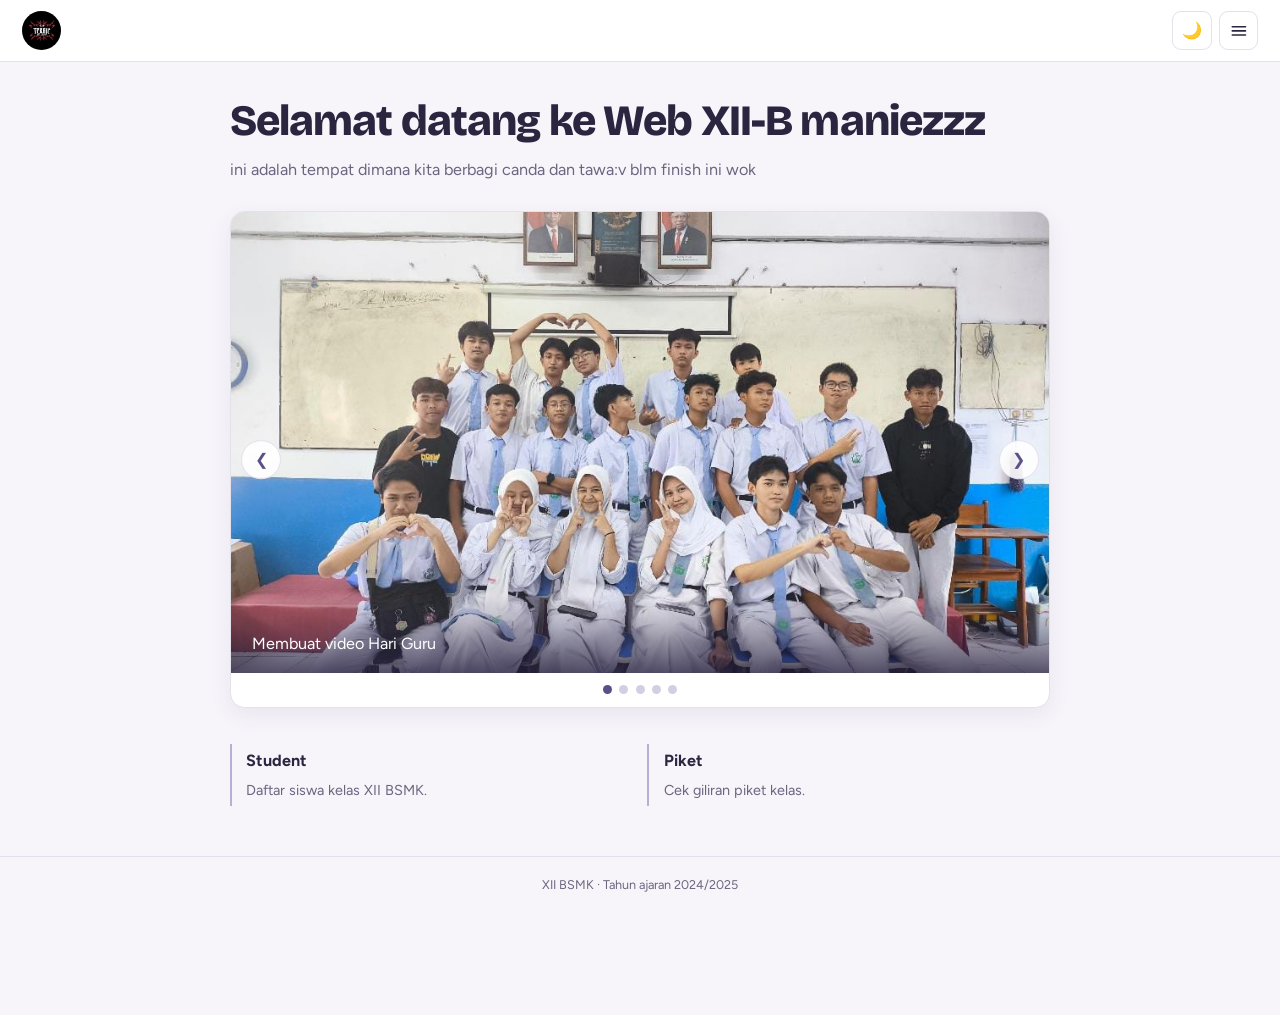
==== commit 8fab4bfb: "s" ====
--- a/index.html
+++ b/index.html
@@ -27,6 +27,14 @@
 .info a:hover{border-left-color:var(--primary)}
 .info h2{margin:0 0 6px;font-size:18px}
 .info p{margin:0;color:var(--muted)}
+.slide img{cursor:zoom-in}
+.slide img:focus-visible{outline:3px solid var(--primary);outline-offset:-6px}
+.slide p{pointer-events:none}
+#lightbox{margin:0;padding:16px;border:0;width:100%;height:100%;max-width:none;max-height:none;background:transparent;box-sizing:border-box}
+#lightbox[open]{display:flex;align-items:center;justify-content:center}
+#lightbox::backdrop{background:rgba(10,8,20,.88)}
+#lightbox img{max-width:100%;max-height:100%;object-fit:contain;border-radius:12px}
+#lb-tutup{position:fixed;top:16px;right:16px;width:44px;height:44px;border:0;border-radius:50%;background:rgba(255,255,255,.9);color:#2B2540;font-size:26px;line-height:1;cursor:pointer}
 </style>
 </head>
 <body>
@@ -82,5 +90,28 @@
   go(0);
 })();
 </script>
+
+<dialog id="lightbox" aria-label="Foto diperbesar">
+  <button type="button" id="lb-tutup" aria-label="Tutup foto">&times;</button>
+  <img id="lb-img" alt="">
+</dialog>
+
+<script>
+(function () {
+  var dlg = document.getElementById("lightbox"), besar = document.getElementById("lb-img");
+  function buka(im) { besar.src = im.currentSrc || im.src; besar.alt = im.alt; dlg.showModal(); }
+  document.querySelectorAll(".slide img").forEach(function (im) {
+    im.tabIndex = 0;
+    im.setAttribute("role", "button");
+    im.setAttribute("aria-label", "Perbesar foto: " + (im.alt || ""));
+    im.addEventListener("click", function () { buka(im); });
+    im.addEventListener("keydown", function (e) {
+      if (e.key === "Enter" || e.key === " ") { e.preventDefault(); buka(im); }
+    });
+  });
+  document.getElementById("lb-tutup").addEventListener("click", function () { dlg.close(); });
+  dlg.addEventListener("click", function (e) { if (e.target === dlg) dlg.close(); });
+})();
+</script>
 </body>
 </html>
--- a/style3.css
+++ b/style3.css
@@ -87,7 +87,7 @@
 .piket-card li:last-child{border-bottom:none}
 .piket-card li::before{content:counter(urut,decimal-leading-zero);font-size:.78rem;font-weight:700;color:var(--primary)}
 .piket-card.hari-ini{transform:rotate(0);border:2px solid var(--primary);box-shadow:5px 5px 0 var(--accent)}
-.piket-card.hari-ini::after{content:"Hari ini";position:absolute;top:-12px;right:14px;padding:4px 11px;border-radius:999px;background:var(--primary);color:#fff;font-size:.75rem;font-weight:700}
+.piket-card.hari-ini::after{content:"Hari ini";position:absolute;top:-12px;right:14px;padding:4px 11px;border-radius:999px;background:var(--primary);color:var(--on-primary);font-size:.75rem;font-weight:700}
 
 @media (max-width:600px){
   .Nav-Atas{padding:12px 16px}
@@ -110,5 +110,34 @@
 :root .ctl{background:var(--ctl-bg);color:var(--primary)}
 :root .dots button{background:var(--dot)}
 :root .dots button.on{background:var(--primary)}
-.tema-toggle{display:block;padding:8px 12px;border:0;border-radius:999px;background:transparent;font:inherit;line-height:1.6;cursor:pointer}
-.tema-toggle:hover{background:var(--line)}+
+/* Menu garis tiga + tombol tema */
+.Nav-Atas{position:relative}
+.aksi-kanan{display:flex;align-items:center;gap:8px}
+.menu-btn,.tema-btn{display:grid;place-items:center;width:44px;height:44px;border:1px solid var(--line);border-radius:10px;background:transparent;color:var(--text);font-size:18px;line-height:1;cursor:pointer}
+.menu-btn:hover,.tema-btn:hover{background:var(--line)}
+.js-menu .nav-konten{display:none;position:absolute;top:calc(100% + 8px);right:24px;z-index:20;min-width:210px;padding:8px;background:var(--panel);border:1px solid var(--line);border-radius:12px;box-shadow:0 12px 28px -12px rgba(43,37,64,.45)}
+.js-menu.menu-open .nav-konten{display:block}
+.js-menu .nav-link{flex-direction:column;gap:2px}
+.js-menu .nav-link a{border-radius:8px}
+@media (max-width:600px){.js-menu .nav-konten{right:16px}}
+
+
+/* Perkecil tampilan semua halaman di laptop (ubah angka .9: makin kecil = makin mengecil) */
+@media (min-width:601px){
+  html{zoom:.9}
+}
+
+
+/* Galeri di halaman profil (Profil/Kevin.html): laptop = 6 foto berderet, HP = 2 per baris (diatur di Kevin.html) */
+@media (min-width:601px){
+  .profil .galeri{grid-template-columns:repeat(6,1fr);max-width:none}
+}
+@media (min-width:601px) and (max-width:900px){
+  .profil .galeri{grid-template-columns:repeat(3,1fr)}
+}
+
+/* Galeri profil: di layar laptop lebar, perpanjang ke kanan supaya foto lebih besar (ubah -11% : makin besar angkanya makin melebar; jangan lebih dari -13%) */
+@media (min-width:1280px){
+  .profil .galeri{margin-right:-11%}
+}
